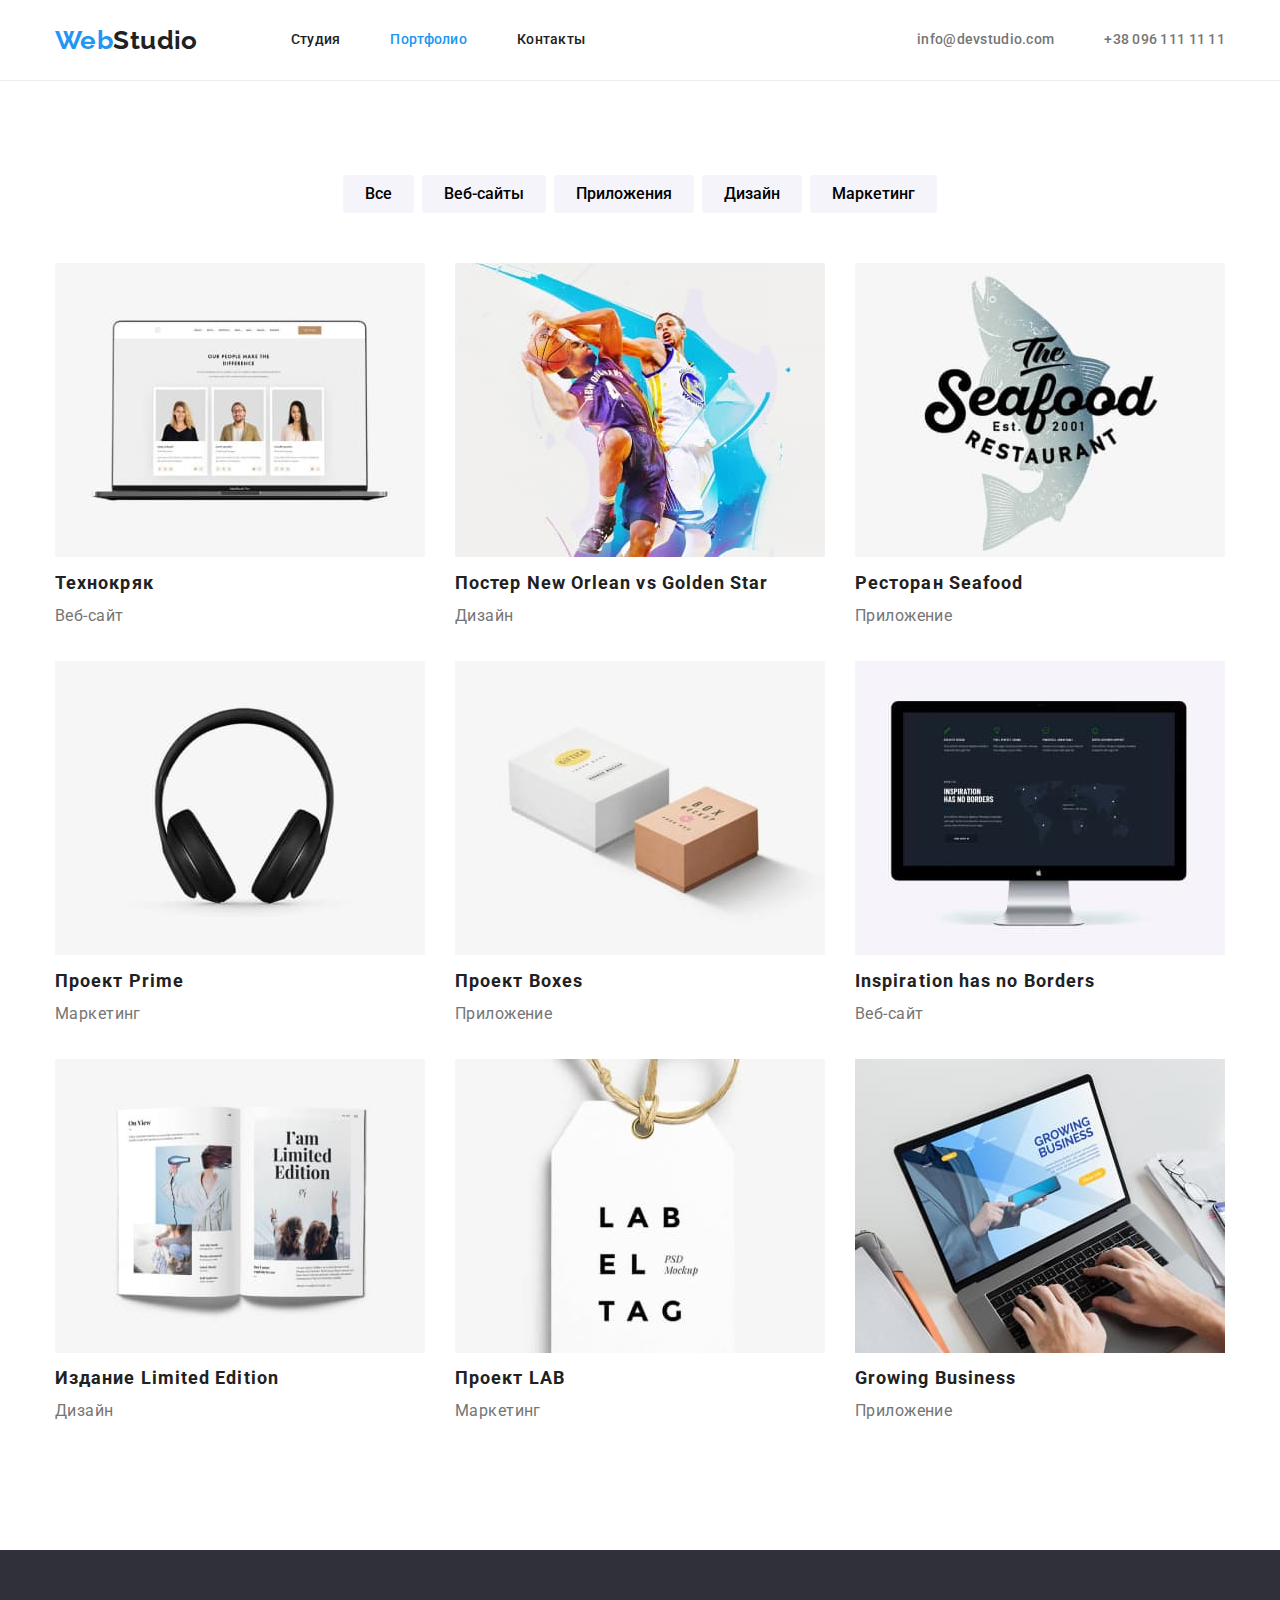
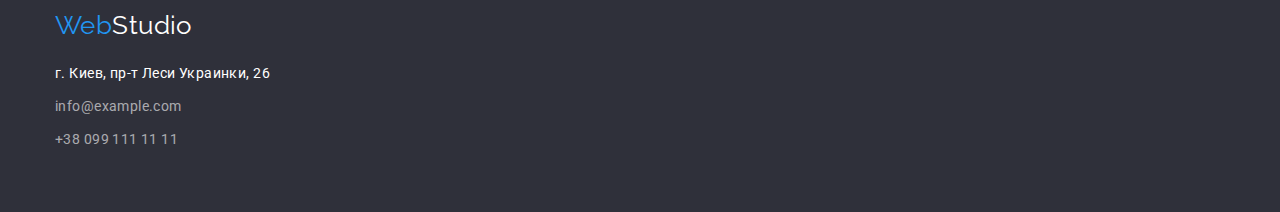
==== portfolio.html @ 193345c0 "copy" ====
<!DOCTYPE html>
<html lang="en">
<head>
    <meta charset="UTF-8">
    <meta http-equiv="X-UA-Compatible" content="IE=edge">
    <meta name="viewport" content="width=device-width, initial-scale=1.0">
    <title>Document</title>
    <link href="https://fonts.googleapis.com/css2?family=Raleway:wght@700&family=Roboto:wght@400;500;700;900&display=swap"
        rel="stylesheet">
    <link rel="stylesheet" href="https://cdnjs.cloudflare.com/ajax/libs/modern-normalize/1.1.0/modern-normalize.min.css">
    <link rel="stylesheet" href="./css/styles.css">
</head>
<body>
    <header class="border-header">
        <div class="conteiner cont-header">
            <nav class="nav">
                <a href="./index.html" class="logo">Web<span>Studio</span></a>
                <ul class="nav-header">
                    <li class="nav-header-item">
                        <a href="./index.html" class="link">Студия</a>
                    </li>
                    <li class="nav-header-item">
                        <a href="./portfolio.html" class="link active-page">Портфолио</a>
                    </li>
                    <li class="nav-header-item">
                        <a href="#" class="link">Контакты</a>
                    </li>
                </ul>
            </nav>
            <ul class="head-contacts">
                <li class="contacts-item">
                    <a href="mailto:info@devstudio.com" class="contacts">info@devstudio.com</a>
                </li>
                <li class="contacts-item">
                    <a href="tel:+380961111111" class="contacts">+38 096 111 11 11</a>
                </li>
            </ul>
        </div>
    </header>

    <main>
        <h1 class="invisible-title">Наши работы</h1>
    
        <section class="section padding-section">
            <div class="container">
            <h2 class="invisible-title">Фильтр</h2>
            <ul class="filter-list">
                <li class="item"><button type="button" class="filter-button">Все</button></li>
                <li class="item"><button type="button" class="filter-button">Веб-сайты</button></li>
                <li class="item"><button type="button" class="filter-button">Приложения</button></li>
                <li class="item"><button type="button" class="filter-button">Дизайн</button></li>
                <li class="item"><button type="button" class="filter-button">Маркетинг</button></li>
            </ul>
            </div>
         </section>

         <section class="section project-padding">
            <div class="conteiner">
            <ul class="project-list">
                <li class="project-list-item">
                    <a href="#"> <img src="images/tehnocrack.jpg" alt="Технокряк" width="370">
                    <h3 class="project-title">Технокряк</h3>
                    <p class="project-text">Веб-сайт</p></a>
                </li>
                <li class="project-list-item">
                    <a href="#"> <img src="images/nba.jpg" alt="НБА" width="370">
                    <h3 class="project-title">Постер New Orlean vs Golden Star</h3>
                    <p class="project-text"> Дизайн</p></a>
                </li>
                <li class="project-list-item">
                    <a href="#"> <img src="images/seafood.jpg" alt="ресторан" width="370">
                    <h3 class="project-title">Ресторан Seafood</h3>
                    <p class="project-text">Приложение</p></a>
                </li>
                <li class="project-list-item">
                    <a href="#"> <img src="images/headphones.jpg" alt="наушники" width="370">
                    <h3 class="project-title">Проект Prime</h3>
                    <p class="project-text">Маркетинг</p></a>
                </li>
                <li class="project-list-item">
                    <a href="#"> <img src="images/boxes.jpg" alt="Коробки" width="370">
                    <h3 class="project-title">Проект Boxes</h3>
                    <p class="project-text">Приложение</p></a>
                </li>
                <li class="project-list-item">
                    <a href="#"> <img src="images/monitor.jpg" alt="Монитор" width="370">
                    <h3 class="project-title">Inspiration has no Borders</h3>
                    <p class="project-text">Веб-сайт</p></a>
                </li>
                <li class="project-list-item">
                    <a href="#"> <img src="images/book.jpg" alt="Издание Limited Edition" width="370"></a>
                    <h3 class="project-title">Издание Limited Edition</h3>
                    <p class="project-text">Дизайн</p>
                </li>
                <li class="project-list-item">
                    <a href="#"> <img src="images/label.jpg" alt="Проект LAB" width="370"></a>
                    <h3 class="project-title">Проект LAB</h3>
                    <p class="project-text">Маркетинг</p>
                </li>
                <li class="project-list-item">
                    <a href="#"> <img src="images/business.jpg" alt="Growing Business" width="370"></a>
                    <h3 class="project-title">Growing Business</h3>
                    <p class="project-text">Приложение</p>
                </li>
            </ul>
            </div>
         </section>
    </main>
    
    <footer class="footer">
        <div class="conteiner">
            <a class="logo-footer" href="./index.html">Web<span>Studio</span></a>
            <address class="address-footer">
                <p class="address-footer">г. Киев, пр-т Леси Украинки, 26</p>
                <a class="contacts-footer" href="mailto:info@example.com">info@example.com</a>
                <!-- <br /> -->
                <a class="contacts-footer" href="tel:+380991111111">+38 099 111 11 11</a>
            </address>
        </div>
    </footer>
</body>
</html>
---- css/styles.css ----
:root {
--primary-text-color: #757575;
--secondary-text-color: #212121;
--accent-color: #2196F3;
--primary-white-color: #FFFFFF;
}
body {
    font-family: "Roboto", "arial",
    sans-serif;
    font-weight: 700;
    font-size: 14px;
    line-height: 1.71;
    letter-spacing: 0.03em;
    color: var(--primary-text-color);
}
h1,
h2,
h3,
p,
ul {
    margin: 0;
}
a {
    text-decoration: none;
}
ul {
    list-style: none;
    margin: 0;
    padding-left: 0;
}
.section {
    padding-bottom: 94px;
    padding-top: 94px;
}
.conteiner {
    width: 1200px;
    padding-left: 15px;
    padding-right: 15px;
    margin-left: auto;
    margin-right: auto;
}
.cont-header {
    display: flex;
    align-items: center;
}
.border-header {
    border-bottom: 1px solid #ECECEC;
}
.logo{
    color: var(--accent-color);
    font-family: "Raleway", sans-serif;
    font-size: 26px;
    line-height: 1.19;
    margin-right: 93px;
}
.logo span {
    color: var(--secondary-text-color);
}
.nav {
    display: flex;
    align-items: center;
}
.nav-header {
    display: flex
}
.nav-header-item:not(:last-child) {
    margin-right: 50px;
}
.link {
    display: block;
    padding-top: 32px;
    padding-bottom: 32px;
    color: var(--secondary-text-color);
    font-weight: 500;
    line-height: 1.14;
    letter-spacing: 0.02em;
}
.head-contacts {
    margin-left: auto;
    display: flex;
}
.head-contacts 
.contacts-item:not(:last-child) {
    margin-right: 50px;
}
.link:hover,
.link:focus {
    color: var(--accent-color);
}
.active-page {
    color: var(--accent-color);
}
.contacts {
    color: var(--primary-text-color);
    font-weight: 500;
    line-height: 1.14;
    letter-spacing: 0.02em;
}
.contacts:hover,
.contacts:focus {
    color: var(--accent-color);
}

.active-page {
    color: var(--accent-color);
}
.main-section {
    background-color: #2F303A;
    display: flex;
    flex-direction: column;
    padding-top: 200px;
    padding-bottom: 200px;
    text-align: center;
    align-items: center
}
.main-section-title {
    color: var(--primary-white-color);
    font-weight: 900;
    font-size: 44px;
    line-height: 1.36;
    text-align: center;
    letter-spacing: 0.06em;
    text-transform: uppercase;
    width: 696px;
    margin-bottom: 30px;
}
.main-button {
    background-color: var(--accent-color);
    color: var(--primary-white-color);
    font-weight: 700;
    font-size: 16px;
    line-height: 1.87;
    display: inline-block;
    align-items: center;
    text-align: center;
    letter-spacing: 0.06em;
    cursor: pointer;
    border-radius: 4px;
    padding: 10px 32px;
    border: none;

}
.main-button:hover,
.main-button:focus {
    background-color: #188CE8;
}
.advantages-title {
    color: var(--secondary-text-color);
    font-size: 14px;
    line-height: 16px;
    text-transform: uppercase;
    margin-bottom: 10px;
}
.advantages-item {
    max-width: 270px;
}
.invisible-title {
    display: none;
}
.advantages-text {
    font-weight: 400;
    line-height: 1.71;
}
.advantages {
    display: flex;
    flex-wrap: wrap;
    justify-content: space-between;
}
.services {
    font-weight: bold;
    font-size: 36px;
    line-height: 42px;
    text-align: center;
    color: var(--secondary-text-color);
}
.services-section {
    padding-top: 0;
}
.services-list {
    display: flex;
    flex-wrap: wrap;
    justify-content: space-between;
    margin-top: 50px;
}
.staff-section {
    background: #F5F4FA;
}
.staff-title {
font-weight: bold;
font-size: 36px;
line-height: 42px;
text-align: center;
color: var(--secondary-text-color);
margin-bottom: 50px;
}
.staff-list {
    display: flex;
    flex-wrap: wrap;
    justify-content: space-between;
}
.staff-name {
    font-weight: 500;
    font-size: 16px;
    line-height: 1.19;
    color: var(--secondary-text-color);
    text-align: center;
}
.staff-text {
    font-weight: 400;
    font-size: 16px;
    line-height: 1.19;
    text-align: center;
}
.footer {
    background-color: #2F303A;
    font-weight: normal;
    line-height: 1.71;
    font-style: normal;
    padding-top: 60px;
    padding-bottom: 60px;
}
.logo-footer {
    font-family: 'Raleway', sans-serif;
    font-size: 26px;
    line-height: 1.2;
    color: var(--accent-color);
    text-decoration: none;
    margin-bottom: 20px;
}
.logo-footer span {
    color: var(--primary-white-color);
}
.address-footer {
    color: var(--primary-white-color);
    font-style: normal;
    margin-top: 20px;
}
.contacts-footer{
    color: rgba(255, 255, 255, 0.6);
    font-style: normal;
    margin-top: 9px;
    display: block;
}
.contacts-footer:hover,
.contacts-footer:focus {
    color: var(--accent-color);
}
.filter-list {
    display: flex;
    justify-content: center;
}
.filter-list .item:not(:last-child) {
    margin-right: 8px;
}
.filter-button {
    display: inline-block;
    padding-top: 6px;
    padding-bottom: 6px;
    padding-right: 22px;
    padding-left: 22px;
    border-radius: 4px;
    border-style: none;
    font-family: 'Roboto';
    font-style: normal;
    font-weight: 500;
    font-size: 16px;
    line-height: 1.62;
    text-align: center;
    background-color: #F5F4FA;
}
.filter-button:hover,
.filter-button:focus {
    color: var(--primary-white-color);
    background-color: var(--accent-color);

}
.project-title {
    font-weight: 700;
    font-size: 18px;
    line-height: 2;
    letter-spacing: 0.06em;
    color: var(--secondary-text-color);
}
.project-text {
    font-size: 16px;
    line-height: 1.87;
    color: var(--primary-text-color);
    font-weight:400;
}
.project-list {
    display: flex;
    flex-wrap: wrap;
}
.project-list-item {
    box-sizing: border-box;
    width: 370px;
    margin-right: 30px;
    margin-bottom: 30px;
}

.project-list-item:nth-child(3n) {
    margin-right: 0;
}
.padding-section {
    padding-bottom: 0;
}
.project-padding {
    padding-top: 50px;
}

/* color main text #757575 */
/* second color text #212121 */
/* white #FFFFFF */
/* accent #2196F3 */
/* second background color #F5F4FA */
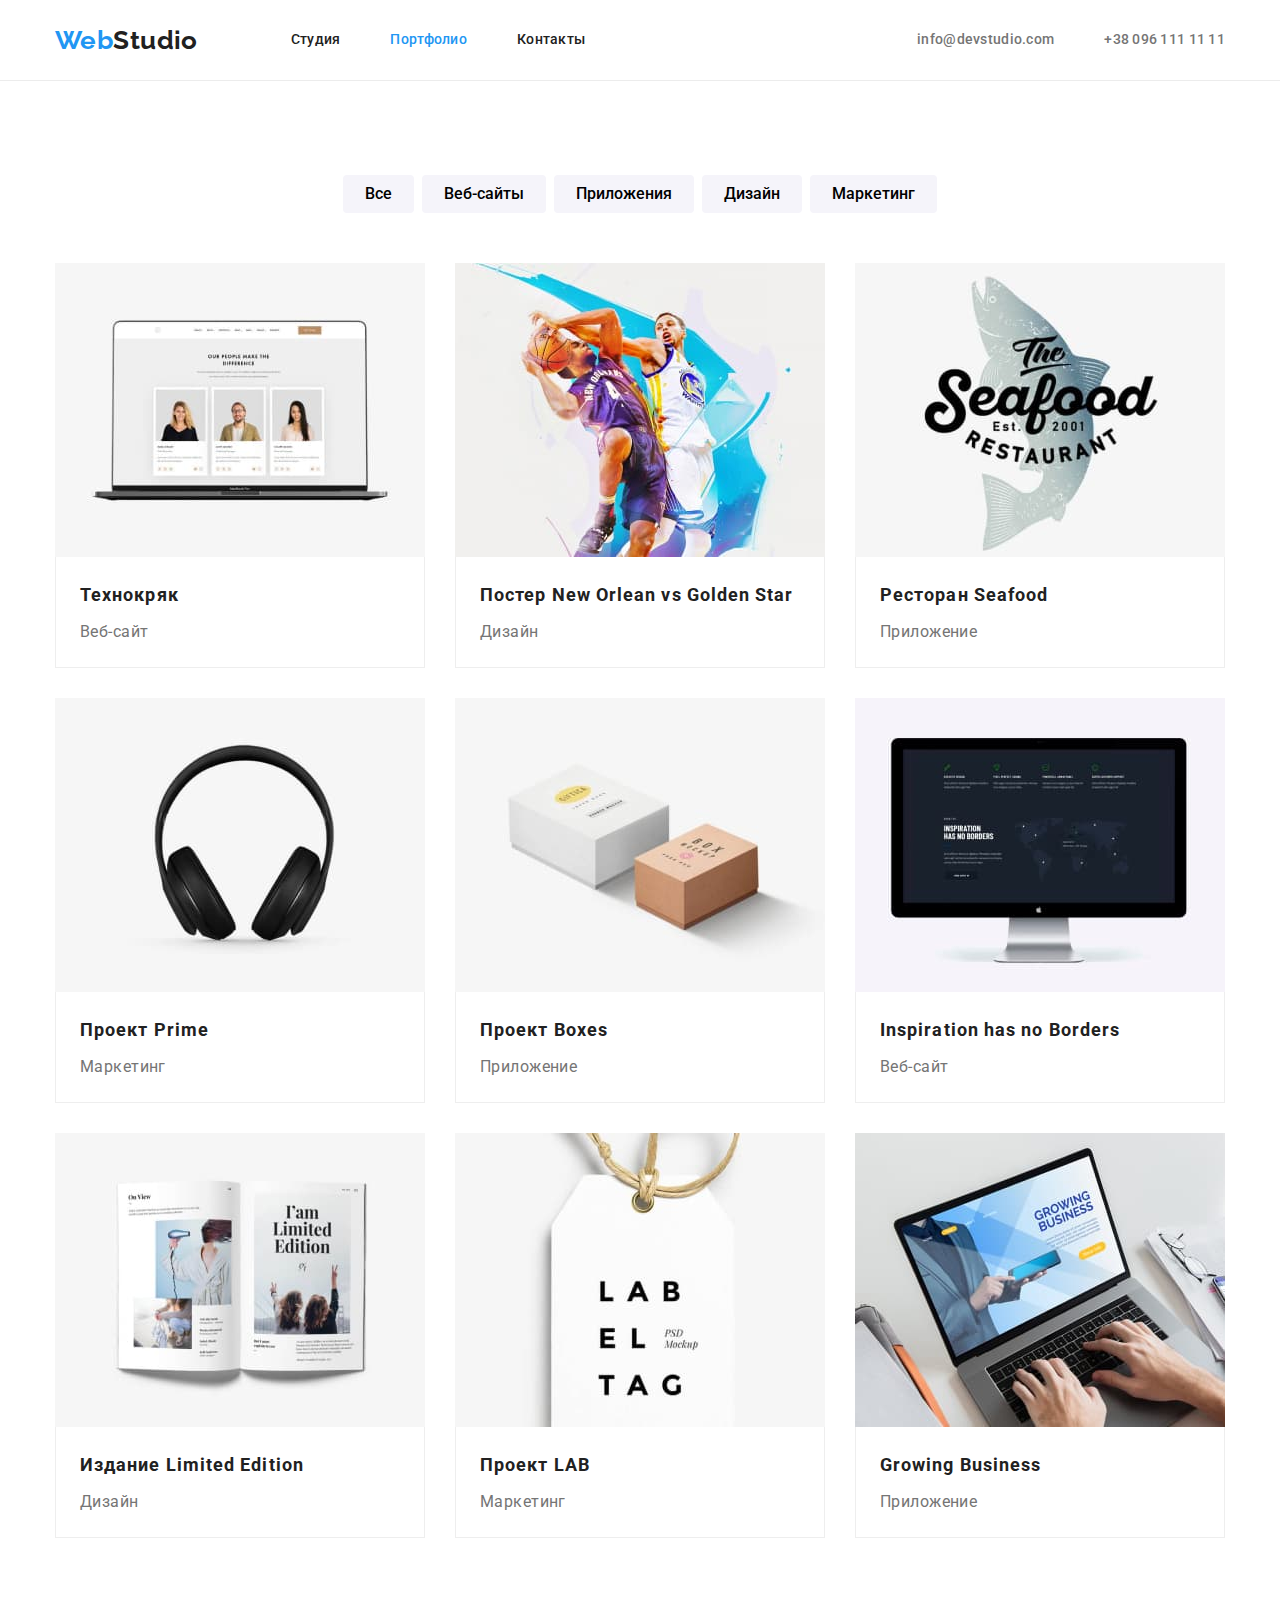
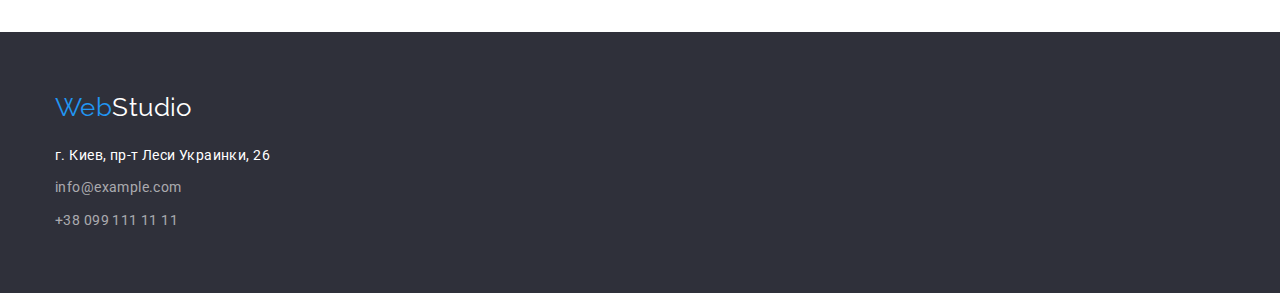
==== commit de28efec: "Add fixes" ====
--- a/portfolio.html
+++ b/portfolio.html
@@ -59,48 +59,75 @@
             <ul class="project-list">
                 <li class="project-list-item">
                     <a href="#"> <img src="images/tehnocrack.jpg" alt="Технокряк" width="370">
+                    <div class="project-format">
                     <h3 class="project-title">Технокряк</h3>
-                    <p class="project-text">Веб-сайт</p></a>
+                    <p class="project-text">Веб-сайт</p>
+                    </div>
+                    </a>
                 </li>
                 <li class="project-list-item">
                     <a href="#"> <img src="images/nba.jpg" alt="НБА" width="370">
+                    <div class="project-format">
                     <h3 class="project-title">Постер New Orlean vs Golden Star</h3>
-                    <p class="project-text"> Дизайн</p></a>
+                    <p class="project-text"> Дизайн</p>
+                    </div>
+                    </a>
                 </li>
                 <li class="project-list-item">
                     <a href="#"> <img src="images/seafood.jpg" alt="ресторан" width="370">
+                    <div class="project-format">
                     <h3 class="project-title">Ресторан Seafood</h3>
-                    <p class="project-text">Приложение</p></a>
+                    <p class="project-text">Приложение</p>
+                    </div>
+                    </a>
                 </li>
                 <li class="project-list-item">
                     <a href="#"> <img src="images/headphones.jpg" alt="наушники" width="370">
+                    <div class="project-format">
                     <h3 class="project-title">Проект Prime</h3>
-                    <p class="project-text">Маркетинг</p></a>
+                    <p class="project-text">Маркетинг</p>
+                    </div>
+                    </a>
                 </li>
                 <li class="project-list-item">
                     <a href="#"> <img src="images/boxes.jpg" alt="Коробки" width="370">
+                    <div class="project-format">
                     <h3 class="project-title">Проект Boxes</h3>
-                    <p class="project-text">Приложение</p></a>
+                    <p class="project-text">Приложение</p>
+                    </div>
+                    </a>
                 </li>
                 <li class="project-list-item">
                     <a href="#"> <img src="images/monitor.jpg" alt="Монитор" width="370">
+                    <div class="project-format">
                     <h3 class="project-title">Inspiration has no Borders</h3>
-                    <p class="project-text">Веб-сайт</p></a>
+                    <p class="project-text">Веб-сайт</p>
+                    </div>
+                    </a>
                 </li>
                 <li class="project-list-item">
-                    <a href="#"> <img src="images/book.jpg" alt="Издание Limited Edition" width="370"></a>
+                    <a href="#"> <img src="images/book.jpg" alt="Издание Limited Edition" width="370">
+                    <div class="project-format">
                     <h3 class="project-title">Издание Limited Edition</h3>
                     <p class="project-text">Дизайн</p>
+                    </div>
+                    </a>
                 </li>
                 <li class="project-list-item">
-                    <a href="#"> <img src="images/label.jpg" alt="Проект LAB" width="370"></a>
+                    <a href="#"> <img src="images/label.jpg" alt="Проект LAB" width="370">
+                    <div class="project-format">
                     <h3 class="project-title">Проект LAB</h3>
                     <p class="project-text">Маркетинг</p>
+                    </div>
+                    </a>
                 </li>
                 <li class="project-list-item">
-                    <a href="#"> <img src="images/business.jpg" alt="Growing Business" width="370"></a>
+                    <a href="#"> <img src="images/business.jpg" alt="Growing Business" width="370">
+                    <div class="project-format">
                     <h3 class="project-title">Growing Business</h3>
                     <p class="project-text">Приложение</p>
+                    </div>
+                    </a>
                 </li>
             </ul>
             </div>
--- a/css/styles.css
+++ b/css/styles.css
@@ -95,6 +95,9 @@
     font-weight: 500;
     line-height: 1.14;
     letter-spacing: 0.02em;
+    display: block;
+    padding-top: 32px;
+    padding-bottom: 32px;
 }
 .contacts:hover,
 .contacts:focus {
@@ -122,7 +125,10 @@
     letter-spacing: 0.06em;
     text-transform: uppercase;
     width: 696px;
+    margin-top: 0;
     margin-bottom: 30px;
+    margin-left: auto;
+    margin-right: auto;
 }
 .main-button {
     background-color: var(--accent-color);
@@ -137,8 +143,7 @@
     cursor: pointer;
     border-radius: 4px;
     padding: 10px 32px;
-    border: none;
-
+    border: none;   
 }
 .main-button:hover,
 .main-button:focus {
@@ -210,6 +215,20 @@
     font-size: 16px;
     line-height: 1.19;
     text-align: center;
+    padding-top: 10px;
+    font-weight: 400;
+    font-size: 16px;
+}
+.staff-format {
+    box-shadow: 0px 1px 3px rgb(0 0 0 / 12%), 0px 1px 1px rgb(0 0 0 / 14%), 0px 2px 1px rgb(0 0 0 / 20%);
+    border-radius: 0px 0px 4px 4px;
+    background: var(--primary-white-color);
+}
+.staff-container {
+    padding-top: 30px;
+    padding-bottom: 30px;
+    padding-left: 60px;
+    padding-right: 60px;
 }
 .footer {
     background-color: #2F303A;
@@ -297,9 +316,29 @@
     margin-right: 30px;
     margin-bottom: 30px;
 }
-
 .project-list-item:nth-child(3n) {
     margin-right: 0;
+}
+.project-list-item:nth-last-child(-n + 3) {
+    margin-bottom: 0;
+}
+.project-format {
+    display: block;
+    padding-left: 24px;
+    padding-right: 24px;
+    padding-top: 20px;
+    padding-bottom: 20px;
+    border-top: 0px;
+    border-left: 1px solid #EEEEEE;
+    border-right: 1px solid #EEEEEE;
+    border-bottom: 1px solid #EEEEEE;
+}
+.project-format h3 {
+    margin-bottom: 4px;
+}
+.project-list-item img {
+    width: 100%;
+    display: block;
 }
 .padding-section {
     padding-bottom: 0;
